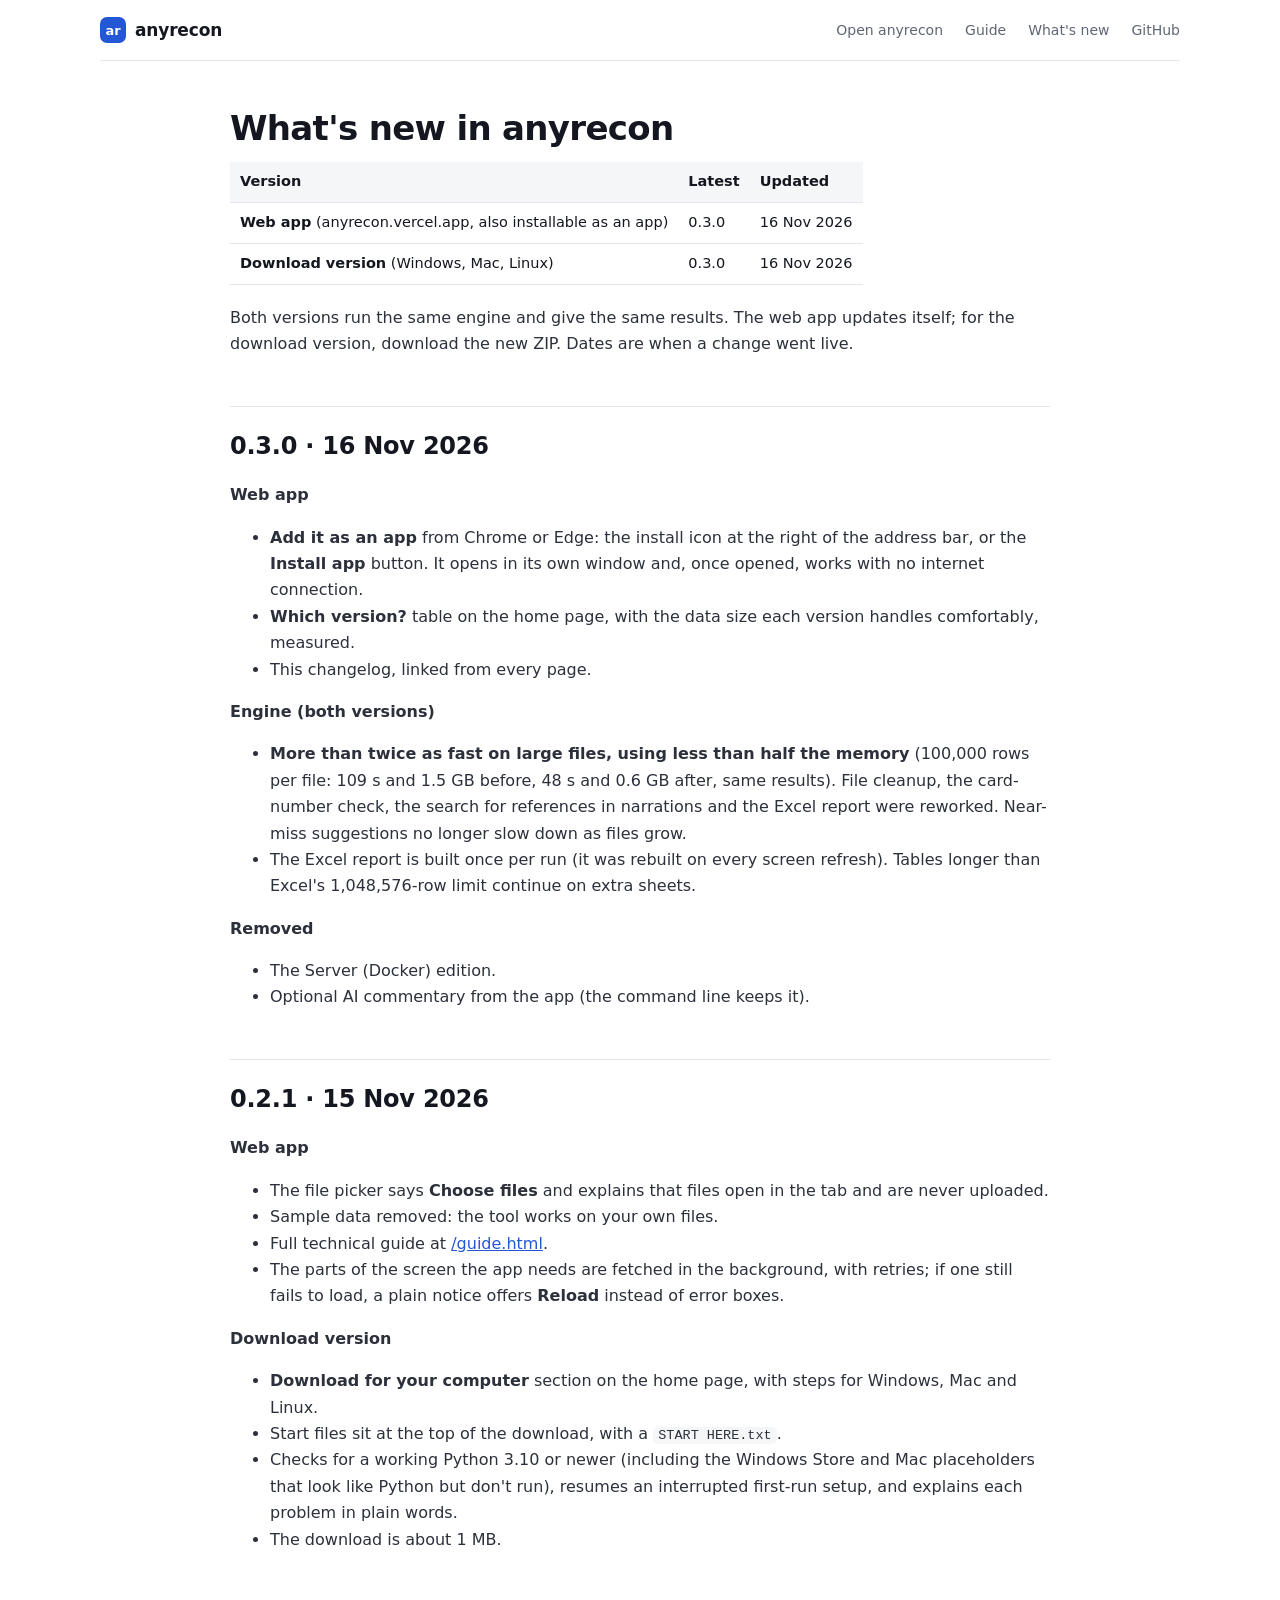
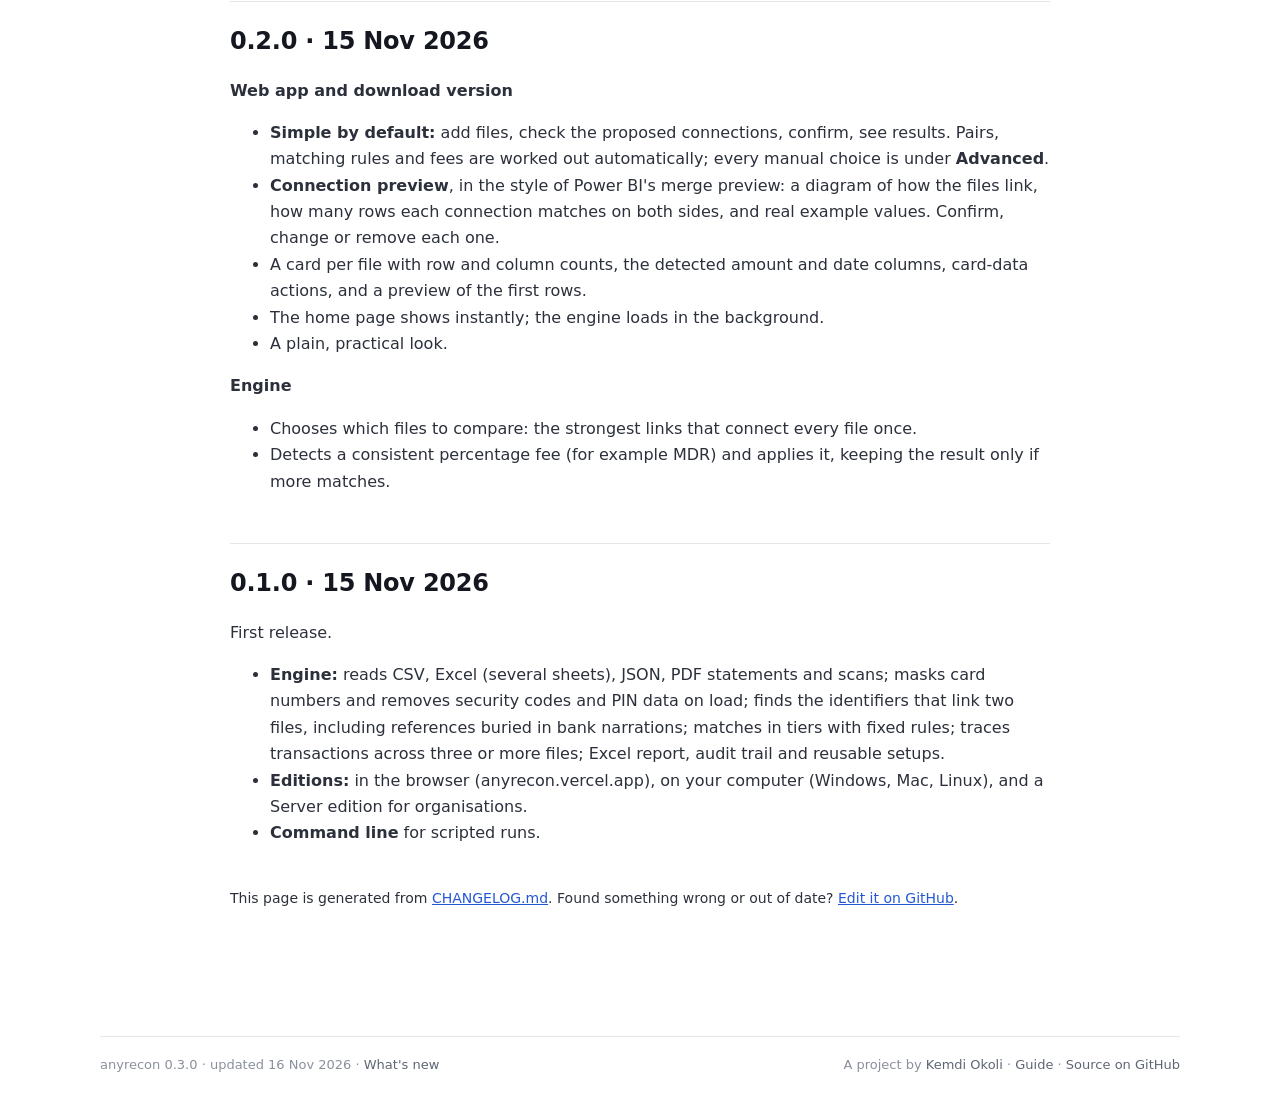
==== web/changelog.html @ f6a6bedb "0.3.0: installable app, measured size limits per version, changelog, faster engine - Web app can be " ====
<!doctype html>
<html lang="en">
<head>
<meta charset="utf-8">
<meta name="viewport" content="width=device-width, initial-scale=1">
<meta http-equiv="Content-Security-Policy" content="default-src 'self'; script-src 'self' blob: data: 'wasm-unsafe-eval' 'unsafe-eval'; worker-src 'self' blob: data:; connect-src 'self'; img-src 'self' data: blob:; style-src 'self' 'unsafe-inline'; font-src 'self' data:; object-src 'none'; base-uri 'none'; form-action 'none'">
<meta name="referrer" content="no-referrer">
<meta name="description" content="anyrecon versions and what changed in each.">
<title>anyrecon · What's new</title>
<link rel="icon" href="./favicon-32.png" type="image/png">
<link rel="manifest" href="./manifest.webmanifest">
<link rel="stylesheet" href="./guide.css">
</head>
<body>
<div class="ar-wrap"><nav class="ar-nav"><a class="ar-logo" href="./"><b>ar</b>anyrecon</a><div class="ar-navlinks"><a href="./">Open anyrecon</a><a href="./guide.html">Guide</a><a href="./changelog.html">What's new</a><a href="https://github.com/georgethesixth/anyrecon" target="_blank" rel="noopener">GitHub</a></div></nav></div>
<main class="g-body"><h1 id="whats-new-in-anyrecon">What's new in anyrecon</h1>
<table>
<thead>
<tr>
<th>Version</th>
<th>Latest</th>
<th>Updated</th>
</tr>
</thead>
<tbody>
<tr>
<td><strong>Web app</strong> (anyrecon.vercel.app, also installable as an app)</td>
<td>0.3.0</td>
<td>16 Nov 2026</td>
</tr>
<tr>
<td><strong>Download version</strong> (Windows, Mac, Linux)</td>
<td>0.3.0</td>
<td>16 Nov 2026</td>
</tr>
</tbody>
</table>
<p>Both versions run the same engine and give the same results. The web app updates itself; for the download
version, download the new ZIP. Dates are when a change went live.</p>
<h2 id="030-16-nov-2026">0.3.0 · 16 Nov 2026</h2>
<p><strong>Web app</strong></p>
<ul>
<li><strong>Add it as an app</strong> from Chrome or Edge: the install icon at the right of the address bar, or the
  <strong>Install app</strong> button. It opens in its own window and, once opened, works with no internet connection.</li>
<li><strong>Which version?</strong> table on the home page, with the data size each version handles comfortably, measured.</li>
<li>This changelog, linked from every page.</li>
</ul>
<p><strong>Engine (both versions)</strong></p>
<ul>
<li><strong>More than twice as fast on large files, using less than half the memory</strong> (100,000 rows per file: 109 s and
  1.5 GB before, 48 s and 0.6 GB after, same results). File cleanup, the card-number check, the search for references in
  narrations and the Excel report were reworked. Near-miss suggestions no longer slow down as files grow.</li>
<li>The Excel report is built once per run (it was rebuilt on every screen refresh). Tables longer than Excel's
  1,048,576-row limit continue on extra sheets.</li>
</ul>
<p><strong>Removed</strong></p>
<ul>
<li>The Server (Docker) edition.</li>
<li>Optional AI commentary from the app (the command line keeps it).</li>
</ul>
<h2 id="021-15-nov-2026">0.2.1 · 15 Nov 2026</h2>
<p><strong>Web app</strong></p>
<ul>
<li>The file picker says <strong>Choose files</strong> and explains that files open in the tab and are never uploaded.</li>
<li>Sample data removed: the tool works on your own files.</li>
<li>Full technical guide at <a href="guide.html">/guide.html</a>.</li>
<li>The parts of the screen the app needs are fetched in the background, with retries; if one still fails to load,
  a plain notice offers <strong>Reload</strong> instead of error boxes.</li>
</ul>
<p><strong>Download version</strong></p>
<ul>
<li><strong>Download for your computer</strong> section on the home page, with steps for Windows, Mac and Linux.</li>
<li>Start files sit at the top of the download, with a <code>START HERE.txt</code>.</li>
<li>Checks for a working Python 3.10 or newer (including the Windows Store and Mac placeholders that look like
  Python but don't run), resumes an interrupted first-run setup, and explains each problem in plain words.</li>
<li>The download is about 1 MB.</li>
</ul>
<h2 id="020-15-nov-2026">0.2.0 · 15 Nov 2026</h2>
<p><strong>Web app and download version</strong></p>
<ul>
<li><strong>Simple by default:</strong> add files, check the proposed connections, confirm, see results. Pairs, matching rules
  and fees are worked out automatically; every manual choice is under <strong>Advanced</strong>.</li>
<li><strong>Connection preview</strong>, in the style of Power BI's merge preview: a diagram of how the files link, how many rows
  each connection matches on both sides, and real example values. Confirm, change or remove each one.</li>
<li>A card per file with row and column counts, the detected amount and date columns, card-data actions, and a
  preview of the first rows.</li>
<li>The home page shows instantly; the engine loads in the background.</li>
<li>A plain, practical look.</li>
</ul>
<p><strong>Engine</strong></p>
<ul>
<li>Chooses which files to compare: the strongest links that connect every file once.</li>
<li>Detects a consistent percentage fee (for example MDR) and applies it, keeping the result only if more matches.</li>
</ul>
<h2 id="010-15-nov-2026">0.1.0 · 15 Nov 2026</h2>
<p>First release.</p>
<ul>
<li><strong>Engine:</strong> reads CSV, Excel (several sheets), JSON, PDF statements and scans; masks card numbers and removes
  security codes and PIN data on load; finds the identifiers that link two files, including references buried
  in bank narrations; matches in tiers with fixed rules; traces transactions across three or more files; Excel
  report, audit trail and reusable setups.</li>
<li><strong>Editions:</strong> in the browser (anyrecon.vercel.app), on your computer (Windows, Mac, Linux), and a Server edition
  for organisations.</li>
<li><strong>Command line</strong> for scripted runs.</li>
</ul>
<p class="g-edit">This page is generated from <a href="https://github.com/georgethesixth/anyrecon/blob/main/CHANGELOG.md" target="_blank" rel="noopener">CHANGELOG.md</a>.
Found something wrong or out of date? <a href="https://github.com/georgethesixth/anyrecon/edit/main/CHANGELOG.md" target="_blank" rel="noopener">Edit it on GitHub</a>.</p>
</main>
<div class="ar-wrap"><footer class="ar-foot"><span>anyrecon 0.3.0 · updated 16 Nov 2026 · <a href="https://anyrecon.vercel.app/changelog.html" target="_blank" rel="noopener">What's new</a></span><span>A project by <a href="https://kemdi.co" target="_blank" rel="noopener">Kemdi Okoli</a> · <a href="https://anyrecon.vercel.app/guide.html" target="_blank" rel="noopener">Guide</a> · <a href="https://github.com/georgethesixth/anyrecon" target="_blank" rel="noopener">Source on GitHub</a></span></footer></div>
</body>
</html>
---- web/guide.css ----
body{margin:0;background:#fff;font-family:var(--font);-webkit-font-smoothing:antialiased}
:root{--accent:#2457D6;--accent-d:#1C46B0;--accent-soft:#EEF3FD;--ink:#14171F;--ink2:#2B303B;--muted:#5F6673;--faint:#8A909C;
  --line:#E3E6EB;--well:#F5F6F8;--bg:#FFFFFF;--ok:#1F8A4C;--warn:#B26B00;--bad:#C2362B;
  --font:system-ui,-apple-system,"Segoe UI",Roboto,"Helvetica Neue",Arial,sans-serif;--mono:ui-monospace,SFMono-Regular,Menlo,Consolas,monospace}
.ar-wrap{max-width:1080px;margin:0 auto;padding:0 24px}
.ar-nav{display:flex;align-items:center;justify-content:space-between;gap:16px;height:60px;border-bottom:1px solid var(--line)}
.ar-logo{display:flex;align-items:center;gap:9px;font-weight:650;font-size:17px;color:var(--ink);text-decoration:none;letter-spacing:-.01em}
.ar-logo b{display:grid;place-items:center;width:26px;height:26px;border-radius:7px;background:var(--accent);color:#fff;font-size:13px;font-weight:700}
.ar-navlinks{display:flex;align-items:center;gap:22px;font-size:14px}
.ar-navlinks a{color:var(--muted);text-decoration:none}
.ar-navlinks a:hover{color:var(--ink)}
.ar-install{font:500 13.5px var(--font);color:#fff;background:var(--accent);border:0;border-radius:999px;padding:6px 12px;cursor:pointer}
.ar-install:hover{background:var(--accent-d)}
.ar-install[hidden]{display:none}
.ar-hero{padding:72px 0 8px;max-width:720px}
.ar-hero h1{font-size:clamp(32px,4.6vw,46px);line-height:1.1;letter-spacing:-.025em;font-weight:700;color:var(--ink);margin:0}
.ar-hero p{font-size:18px;line-height:1.6;color:var(--muted);margin:18px 0 0;max-width:36em}
.ar-actions{display:flex;flex-wrap:wrap;gap:10px;margin-top:30px}
.ar-btn{display:inline-flex;align-items:center;gap:8px;font:500 15px/1 var(--font);padding:12px 18px;border-radius:8px;border:1px solid var(--line);
  background:#fff;color:var(--ink);cursor:pointer;text-decoration:none}
.ar-btn:hover{border-color:#C9CED6;background:var(--well)}
.ar-btn.primary{background:var(--accent);border-color:var(--accent);color:#fff}
.ar-btn.primary:hover{background:var(--accent-d);border-color:var(--accent-d)}
.ar-btn[disabled]{opacity:.75;cursor:progress}
.ar-facts{display:flex;flex-wrap:wrap;gap:8px 20px;margin-top:26px;font-size:14px;color:var(--muted)}
.ar-facts span{display:inline-flex;align-items:center;gap:7px}
.ar-facts span::before{content:"";width:6px;height:6px;border-radius:50%;background:var(--ok)}
.ar-sec{padding:64px 0 0}
.ar-sec h2{font-size:24px;letter-spacing:-.015em;font-weight:650;color:var(--ink);margin:0 0 6px}
.ar-sec>p{color:var(--muted);font-size:15px;margin:0 0 22px}
.ar-sec>p a{color:var(--accent)}
.stLinkButton a{border-radius:8px!important;border:1px solid var(--line)!important;padding:12px 18px!important;font-size:15px!important;color:var(--ink)!important;background:#fff!important}
.ar-cards{display:grid;grid-template-columns:repeat(4,minmax(0,1fr));gap:14px}
.ar-card{border:1px solid var(--line);border-radius:10px;padding:18px;background:#fff}
.ar-card .n{display:inline-grid;place-items:center;width:24px;height:24px;border-radius:6px;background:var(--accent-soft);color:var(--accent);
  font-size:13px;font-weight:650}
.ar-card h3{font-size:15px;font-weight:650;color:var(--ink);margin:12px 0 6px;letter-spacing:0}
.ar-card p{font-size:14px;line-height:1.55;color:var(--muted);margin:0}
.ar-dl{display:grid;grid-template-columns:180px minmax(0,1fr);margin:0;border-top:1px solid var(--line)}
.ar-dl dt,.ar-dl dd{padding:14px 0;border-bottom:1px solid var(--line);margin:0;font-size:15px}
.ar-dl dt{font-weight:600;color:var(--ink)}
.ar-dl dd{color:var(--muted)}
.ar-foot{display:flex;justify-content:space-between;flex-wrap:wrap;gap:10px;margin-top:72px;padding:20px 0 28px;border-top:1px solid var(--line);
  font-size:13px;color:var(--faint)}
.ar-foot a{color:var(--muted);text-decoration:none}
.ar-foot a:hover{color:var(--ink);text-decoration:underline}
.ar-steps{display:flex;flex-wrap:wrap;gap:6px}
.ar-steps span{display:inline-flex;align-items:center;gap:7px;font-size:13px;color:var(--faint);padding:6px 10px;border-radius:999px}
.ar-steps span i{font-style:normal;display:inline-grid;place-items:center;width:20px;height:20px;border-radius:50%;border:1px solid var(--line);font-size:11px;font-weight:600}
.ar-steps span.done{color:var(--muted)}
.ar-steps span.done i{background:var(--accent-soft);border-color:var(--accent-soft);color:var(--accent)}
.ar-steps span.on{color:var(--ink);background:var(--well);font-weight:600}
.ar-steps span.on i{background:var(--accent);border-color:var(--accent);color:#fff}
.ar-step{margin:44px 0 4px;padding-top:28px;border-top:1px solid var(--line)}
.ar-step.first{margin-top:12px;padding-top:0;border-top:0}
.ar-step .k{font-size:12px;font-weight:600;color:var(--accent);text-transform:uppercase;letter-spacing:.06em}
.ar-step h2{font-size:22px!important;font-weight:650!important;letter-spacing:-.01em;color:var(--ink);margin:4px 0 2px!important;padding:0!important}
.ar-step p{color:var(--muted);font-size:15px;margin:0}
.ar-note{color:var(--muted);font-size:14px;margin:6px 0 0}
.ar-os{border:1px solid var(--line);border-radius:12px;background:#fff;overflow:hidden}
.ar-os>input{position:absolute;opacity:0;pointer-events:none}
.ar-os-tabs{display:flex;border-bottom:1px solid var(--line);background:var(--well)}
.ar-os-tabs label{padding:12px 20px;font-size:15px;font-weight:500;color:var(--muted);cursor:pointer;border-bottom:2px solid transparent;margin-bottom:-1px}
.ar-os-tabs label:hover{color:var(--ink)}
#os-win:checked~.ar-os-tabs label[for=os-win],#os-mac:checked~.ar-os-tabs label[for=os-mac],#os-linux:checked~.ar-os-tabs label[for=os-linux]
  {color:var(--ink);border-bottom-color:var(--accent);background:#fff}
#os-win:focus-visible~.ar-os-tabs label[for=os-win],#os-mac:focus-visible~.ar-os-tabs label[for=os-mac],#os-linux:focus-visible~.ar-os-tabs label[for=os-linux]
  {outline:2px solid var(--accent);outline-offset:-2px}
.ar-os-panel{display:none;padding:20px 22px 6px}
#os-win:checked~.ar-os-panels .p-win,#os-mac:checked~.ar-os-panels .p-mac,#os-linux:checked~.ar-os-panels .p-linux{display:block}
.ar-os-size{margin-left:12px;font-size:13px;color:var(--faint)}
.ar-os-panel ol{margin:18px 0 8px;padding-left:20px;color:var(--ink2);font-size:15px;line-height:1.6}
.ar-os-panel li{margin-bottom:8px}
.ar-os-panel code{font:13px var(--mono);background:var(--well);padding:1px 5px;border-radius:4px}
.ar-os-note{padding:12px 22px 16px;font-size:13.5px;color:var(--muted);border-top:1px solid var(--line)}
.ar-os-note a{color:var(--accent)}
.ar-vt{overflow-x:auto;border:1px solid var(--line);border-radius:12px}
.ar-vt table{width:100%;border-collapse:collapse;font-size:15px}
.ar-vt th,.ar-vt td{text-align:left;padding:11px 16px;border-bottom:1px solid var(--line);vertical-align:top}
.ar-vt tbody tr:last-child th,.ar-vt tbody tr:last-child td{border-bottom:0}
.ar-vt thead th{background:var(--well);font-weight:650}
.ar-vt thead a{color:var(--ink);text-decoration:none}
.ar-vt thead a:hover{color:var(--accent)}
.ar-vt tbody th{font-weight:600;color:var(--ink);width:22%}
.ar-vt td{color:var(--ink2)}
.ar-sec>p.ar-vt-note{font-size:13.5px;color:var(--muted);margin:12px 0 0}
.ar-vt-note a{color:var(--accent)}
.ar-results h2{font-size:22px!important;font-weight:650!important;margin:28px 0 2px!important;padding:0!important;color:var(--ink)}
.ar-results p{color:var(--muted);font-size:15px;margin:0}
.ar-pair{font-size:17px;font-weight:650;color:var(--ink);margin:30px 0 8px}
.ar-pair span{color:var(--faint);font-weight:400;margin:0 6px}
.ar-pair small{color:var(--muted);font-weight:400;font-size:14px;margin-left:6px}
@media (max-width:860px){.ar-cards{grid-template-columns:repeat(2,minmax(0,1fr))}}
@media (max-width:560px){.ar-cards{grid-template-columns:minmax(0,1fr)}.ar-dl{grid-template-columns:minmax(0,1fr)}.ar-dl dt{border-bottom:0;padding-bottom:0}
  .ar-hero{padding-top:44px}.ar-navlinks a.opt{display:none}}

.g-body{max-width:820px;margin:0 auto;padding:8px 24px 40px;color:var(--ink);font:16px/1.65 var(--font);-webkit-font-smoothing:antialiased}
.g-body h1{font-size:34px;letter-spacing:-.02em;line-height:1.15;margin:40px 0 12px}
.g-body h2{font-size:24px;letter-spacing:-.01em;margin:48px 0 10px;padding-top:20px;border-top:1px solid var(--line)}
.g-body h3{font-size:18px;margin:30px 0 8px}
.g-body p,.g-body li{color:var(--ink2)}
.g-body a{color:var(--accent)}
.g-body code{font:13.5px var(--mono);background:var(--well);border-radius:5px;padding:1px 5px}
.g-body pre{background:#0F1218;color:#E6E8EC;border-radius:10px;padding:14px 16px;overflow-x:auto;font:13px/1.55 var(--mono)}
.g-body pre code{background:none;padding:0;color:inherit}
.g-body table{width:100%;border-collapse:collapse;margin:14px 0 20px;font-size:14.5px;display:block;overflow-x:auto}
.g-body th,.g-body td{border-bottom:1px solid var(--line);padding:8px 10px;text-align:left;vertical-align:top}
.g-body th{background:var(--well);font-weight:600}
.g-body hr{border:0;border-top:1px solid var(--line);margin:28px 0}
.g-body blockquote{margin:16px 0;padding:4px 16px;border-left:3px solid var(--accent);background:var(--accent-soft);border-radius:0 8px 8px 0}
.g-edit{font-size:14px;color:var(--muted);margin-top:40px}
html{scroll-behavior:smooth}
@media (prefers-reduced-motion:reduce){html{scroll-behavior:auto}}
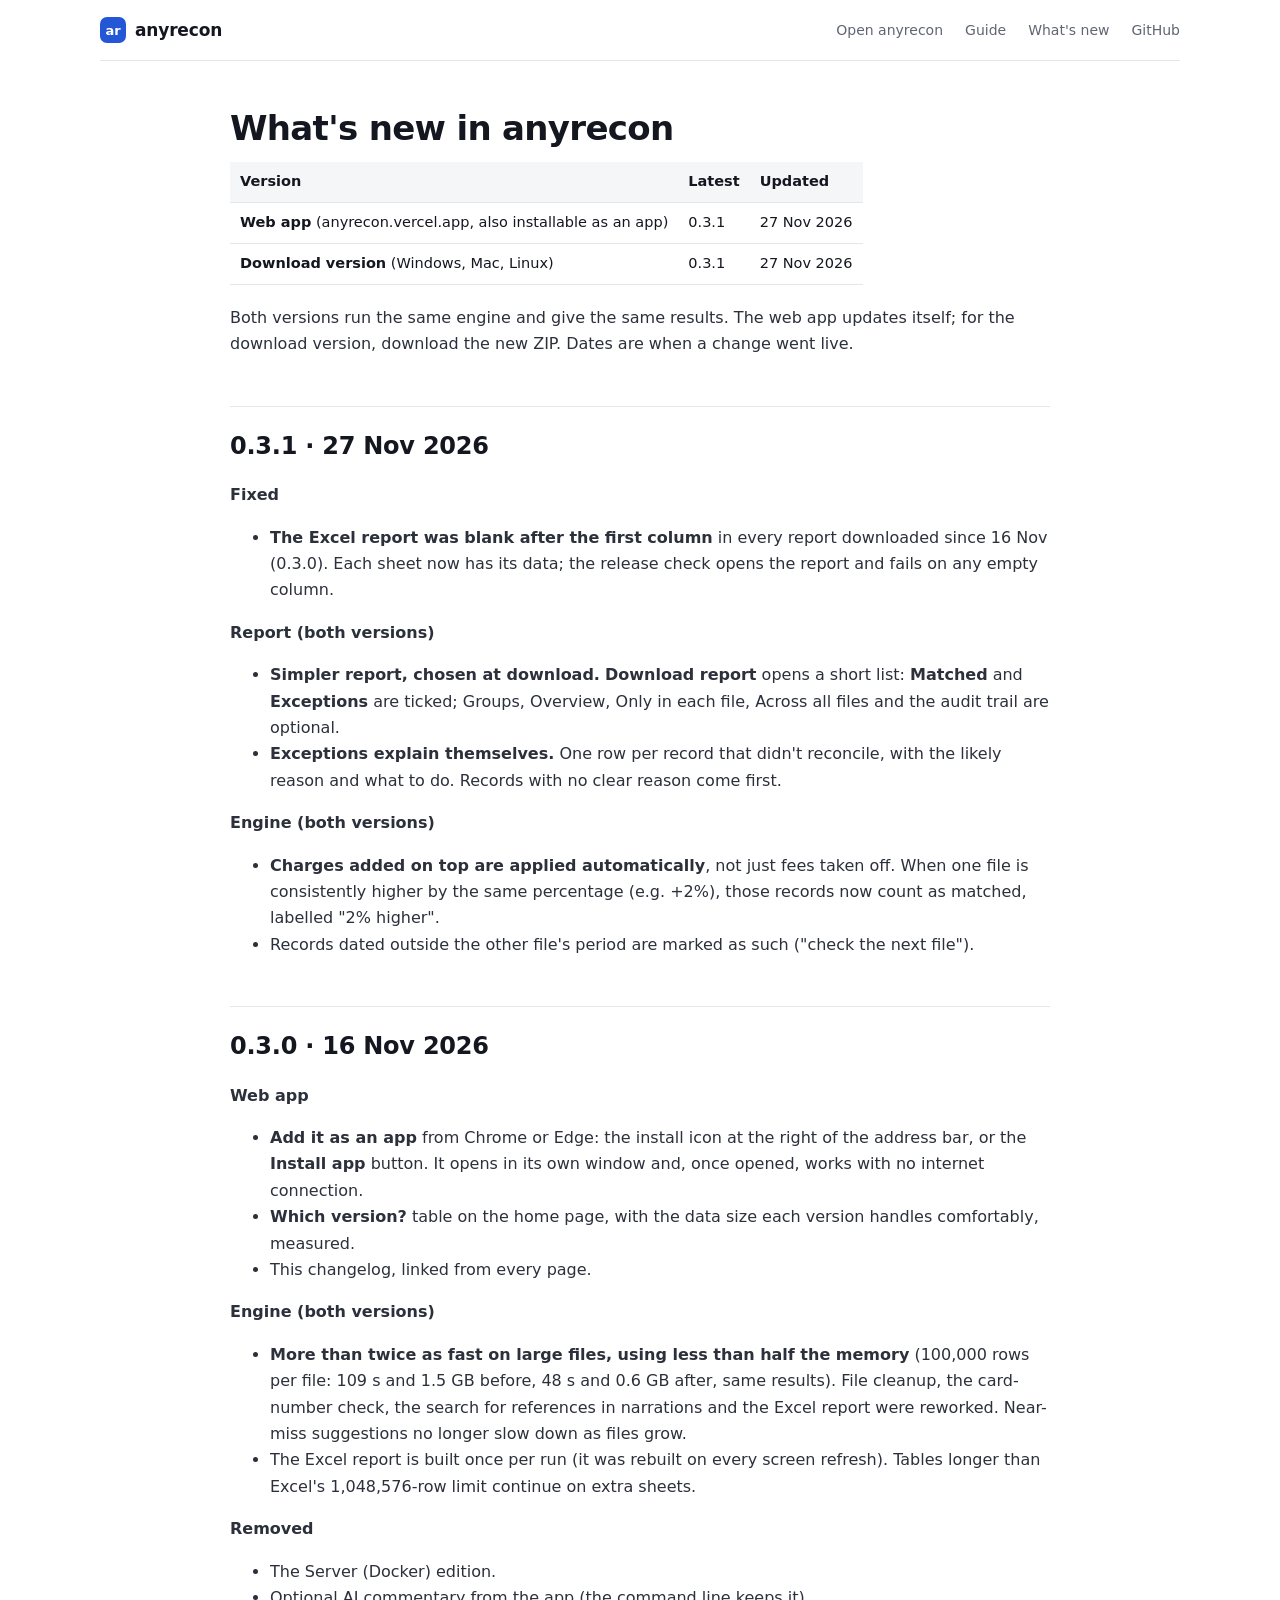
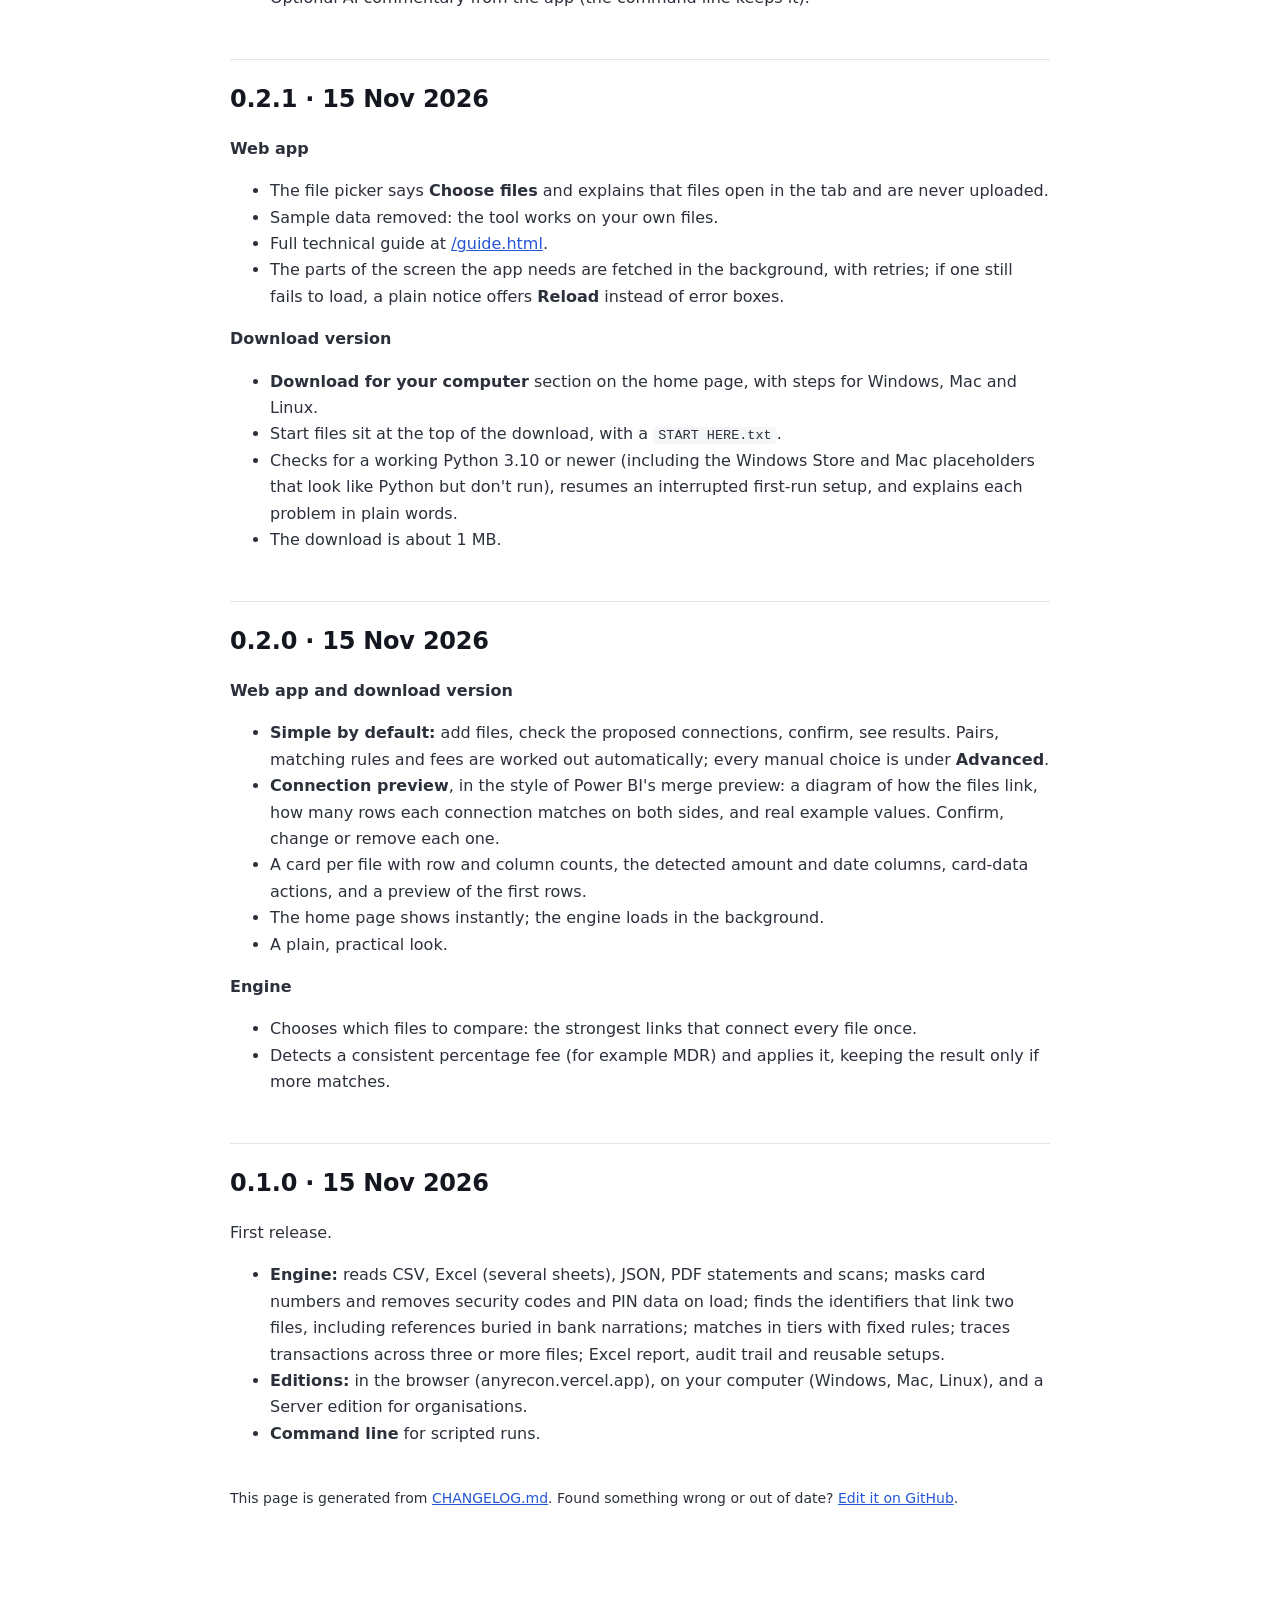
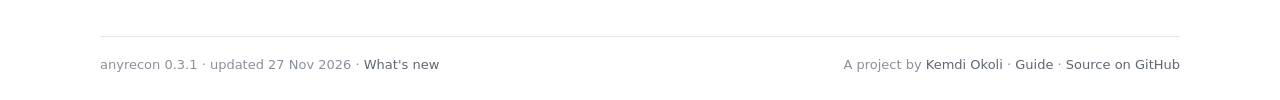
==== commit b5d76776: "0.3.1: fix blank Excel report; simpler report chosen at download - Fix: every report since 0.3.0 los" ====
--- a/web/changelog.html
+++ b/web/changelog.html
@@ -25,18 +25,37 @@
 <tbody>
 <tr>
 <td><strong>Web app</strong> (anyrecon.vercel.app, also installable as an app)</td>
-<td>0.3.0</td>
-<td>16 Nov 2026</td>
+<td>0.3.1</td>
+<td>27 Nov 2026</td>
 </tr>
 <tr>
 <td><strong>Download version</strong> (Windows, Mac, Linux)</td>
-<td>0.3.0</td>
-<td>16 Nov 2026</td>
+<td>0.3.1</td>
+<td>27 Nov 2026</td>
 </tr>
 </tbody>
 </table>
 <p>Both versions run the same engine and give the same results. The web app updates itself; for the download
 version, download the new ZIP. Dates are when a change went live.</p>
+<h2 id="031-27-nov-2026">0.3.1 · 27 Nov 2026</h2>
+<p><strong>Fixed</strong></p>
+<ul>
+<li><strong>The Excel report was blank after the first column</strong> in every report downloaded since 16 Nov (0.3.0). Each
+  sheet now has its data; the release check opens the report and fails on any empty column.</li>
+</ul>
+<p><strong>Report (both versions)</strong></p>
+<ul>
+<li><strong>Simpler report, chosen at download.</strong> <strong>Download report</strong> opens a short list: <strong>Matched</strong> and <strong>Exceptions</strong>
+  are ticked; Groups, Overview, Only in each file, Across all files and the audit trail are optional.</li>
+<li><strong>Exceptions explain themselves.</strong> One row per record that didn't reconcile, with the likely reason and what to
+  do. Records with no clear reason come first.</li>
+</ul>
+<p><strong>Engine (both versions)</strong></p>
+<ul>
+<li><strong>Charges added on top are applied automatically</strong>, not just fees taken off. When one file is consistently
+  higher by the same percentage (e.g. +2%), those records now count as matched, labelled "2% higher".</li>
+<li>Records dated outside the other file's period are marked as such ("check the next file").</li>
+</ul>
 <h2 id="030-16-nov-2026">0.3.0 · 16 Nov 2026</h2>
 <p><strong>Web app</strong></p>
 <ul>
@@ -106,6 +125,6 @@
 <p class="g-edit">This page is generated from <a href="https://github.com/georgethesixth/anyrecon/blob/main/CHANGELOG.md" target="_blank" rel="noopener">CHANGELOG.md</a>.
 Found something wrong or out of date? <a href="https://github.com/georgethesixth/anyrecon/edit/main/CHANGELOG.md" target="_blank" rel="noopener">Edit it on GitHub</a>.</p>
 </main>
-<div class="ar-wrap"><footer class="ar-foot"><span>anyrecon 0.3.0 · updated 16 Nov 2026 · <a href="https://anyrecon.vercel.app/changelog.html" target="_blank" rel="noopener">What's new</a></span><span>A project by <a href="https://kemdi.co" target="_blank" rel="noopener">Kemdi Okoli</a> · <a href="https://anyrecon.vercel.app/guide.html" target="_blank" rel="noopener">Guide</a> · <a href="https://github.com/georgethesixth/anyrecon" target="_blank" rel="noopener">Source on GitHub</a></span></footer></div>
+<div class="ar-wrap"><footer class="ar-foot"><span>anyrecon 0.3.1 · updated 27 Nov 2026 · <a href="https://anyrecon.vercel.app/changelog.html" target="_blank" rel="noopener">What's new</a></span><span>A project by <a href="https://kemdi.co" target="_blank" rel="noopener">Kemdi Okoli</a> · <a href="https://anyrecon.vercel.app/guide.html" target="_blank" rel="noopener">Guide</a> · <a href="https://github.com/georgethesixth/anyrecon" target="_blank" rel="noopener">Source on GitHub</a></span></footer></div>
 </body>
 </html>
